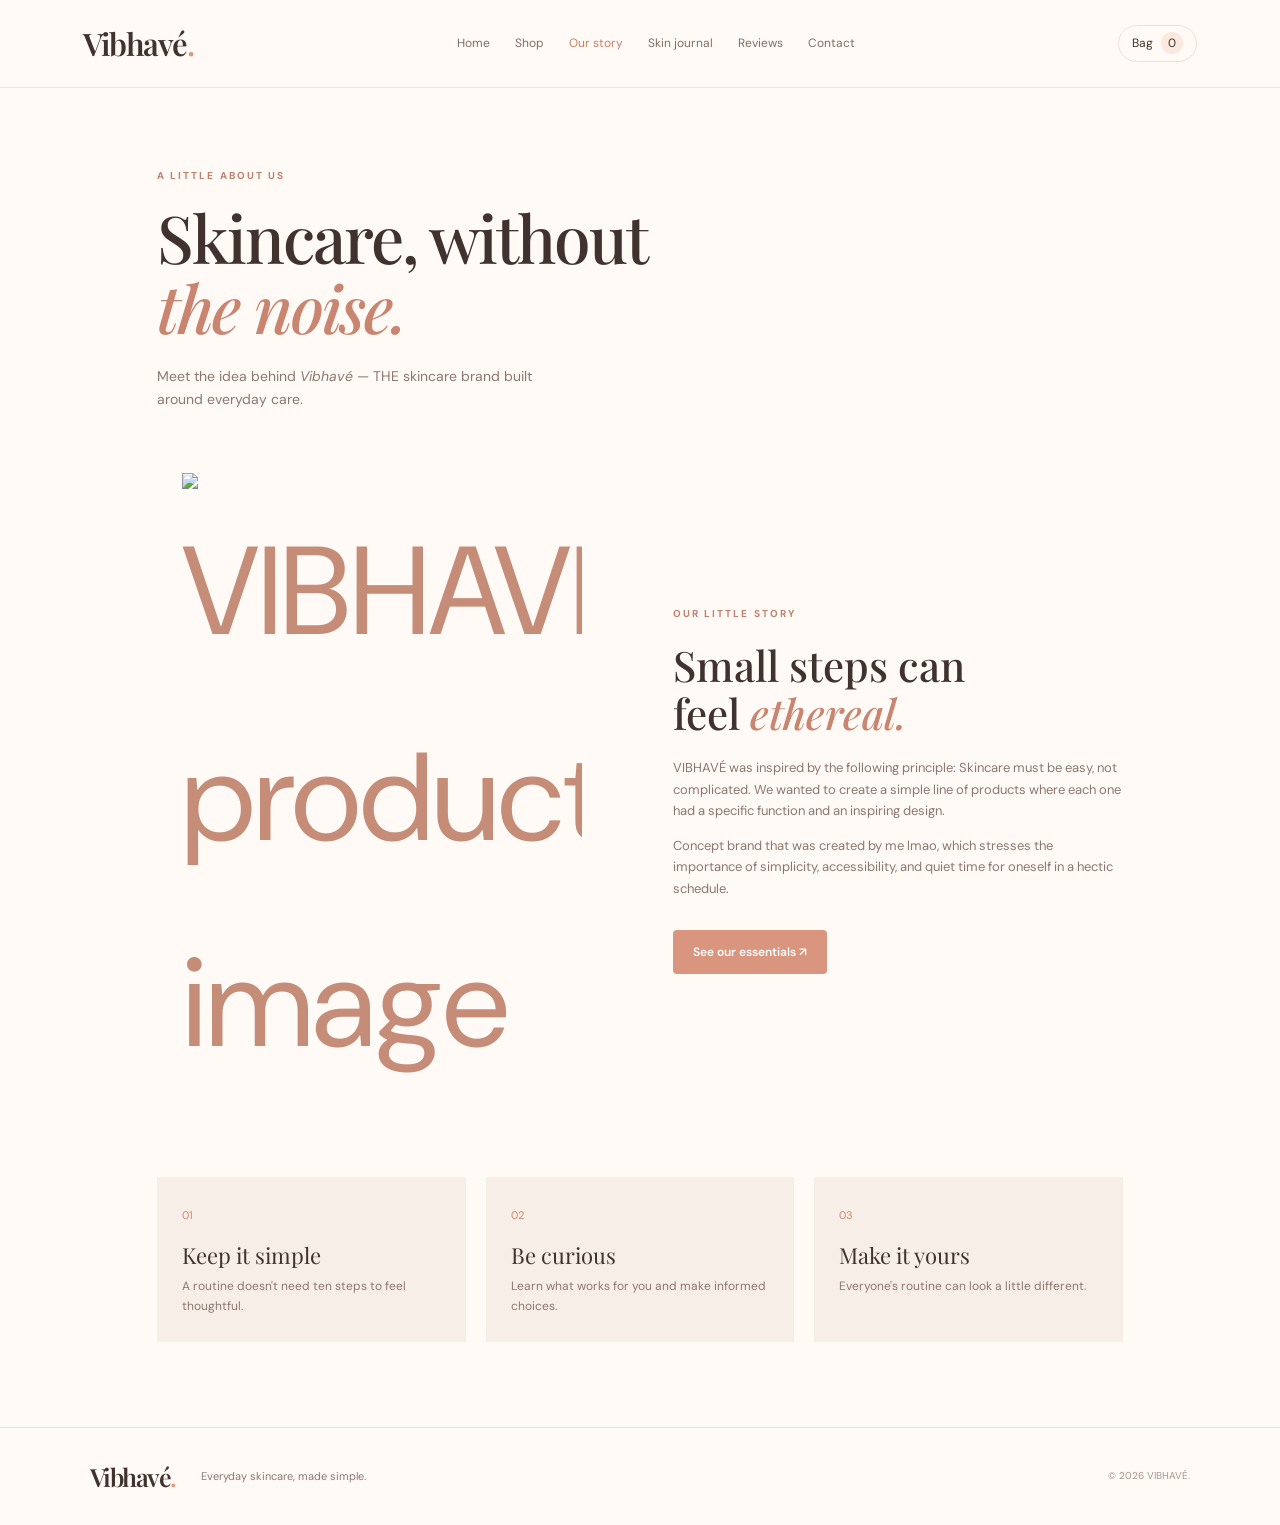
==== Vibhave Skincare brand project/about.html @ 9455b8df "Initial project upload" ====
<!DOCTYPE html>
<html lang="en"><head><meta charset="UTF-8"><meta name="viewport" content="width=device-width, initial-scale=1.0"><title>Our Story | VIBHAVÉ</title><link rel="stylesheet" href="style.css"></head>
<body>
<header class="site-header"><a class="logo" href="index.html">Vibhavé<span>.</span></a><nav><a href="index.html">Home</a><a href="shop.html">Shop</a><a class="active" href="about.html">Our story</a><a href="guide.html">Skin journal</a><a href="reviews.html">Reviews</a><a href="contact.html">Contact</a></nav><a class="cart-link" href="shop.html">Bag <span id="cart-count">0</span></a></header>
<main class="page-wrap">
<section class="page-intro"><p class="eyebrow">A LITTLE ABOUT US</p><h1>Skincare, without<br><em>the noise.</em></h1><p>Meet the idea behind <em> Vibhavé </em>— THE skincare brand built around everyday care.</p></section>
<section class="about-layout"><div class="about-vase"><img src="C:\Users\Vibhav\Downloads\wmremove-transformed.jpeg" alt="VIBHAVÉ product image" style="width: 400px; max-width: 100%; height: auto; display: block; margin: 0 auto;"></div></div><div class="about-copy"><p class="eyebrow">OUR LITTLE STORY</p><h2>Small steps can<br>feel <em>ethereal.</em></h2><p>VIBHAVÉ was inspired by the following principle: Skincare must be easy, not complicated. We wanted to create a simple line of products where each one had a specific function and an inspiring design.</p><p>Concept brand that was created by me lmao, which stresses the importance of simplicity, accessibility, and quiet time for oneself in a hectic schedule.</p><a class="button" href="shop.html">See our essentials ↗</a></div></section>
<section class="values"><article><span>01</span><h3>Keep it simple</h3><p>A routine doesn't need ten steps to feel thoughtful.</p></article><article><span>02</span><h3>Be curious</h3><p>Learn what works for you and make informed choices.</p></article><article><span>03</span><h3>Make it yours</h3><p>Everyone's routine can look a little different.</p></article></section>
</main><footer><a class="logo" href="index.html">Vibhavé<span>.</span></a><p>Everyday skincare, made simple.</p><small>© 2026 VIBHAVÉ.</small></footer><script src="script.js"></script></body></html>
---- Vibhave Skincare brand project/style.css ----
@import url('https://fonts.googleapis.com/css2?family=DM+Sans:wght@400;500;600;700&family=Playfair+Display:ital,wght@0,500;0,600;1,500;1,600&display=swap');

:root{--ink:#40332f;--muted:#8c7770;--peach:#f4c6b4;--peach-light:#fbe8df;--cream:#fffaf6;--rose:#f2d8d4;--line:#eddfd8;--green:#dce5d8;--lilac:#e9e0ed}
*{box-sizing:border-box}html{scroll-behavior:smooth}body{margin:0;background:var(--cream);color:var(--ink);font-family:'DM Sans',sans-serif;font-size:15px;line-height:1.65}a{color:inherit;text-decoration:none}.site-header{height:auto;min-height:82px;padding:18px 6.5%;display:flex;align-items:center;justify-content:space-between;gap:25px;border-bottom:1px solid rgba(237,223,216,.8);background:rgba(255,250,246,.94);position:sticky;top:0;z-index:10;backdrop-filter:blur(12px)}.logo{font-family:'Playfair Display',serif;font-size:31px;font-weight:600;letter-spacing:-1.5px}.logo span{color:#df987e}.site-header nav{display:flex;gap:25px;align-items:center}.site-header nav a{font-size:12px;color:#806e67;transition:.2s}.site-header nav a:hover,.site-header nav a.active{color:#c77f68}.cart-link{font-size:12px;border:1px solid var(--line);padding:8px 13px;border-radius:30px;white-space:nowrap}.cart-link span{background:var(--peach-light);padding:3px 7px;border-radius:50%;margin-left:5px}.hero{padding:72px 9% 78px;display:grid;grid-template-columns:1fr 1fr;gap:50px;align-items:center;min-height:555px;background:linear-gradient(110deg,#fffaf6 45%,#f9e5dc 45%)}.hero-copy{max-width:480px}.eyebrow{font-size:10px;letter-spacing:2.1px;font-weight:700;color:#bf806d;margin:0 0 18px}.hero h1,.page-intro h1{font-family:'Playfair Display',serif;font-size:clamp(46px,6vw,74px);line-height:1.06;letter-spacing:-2px;font-weight:500;margin:0 0 22px}.hero h1 em,.page-intro h1 em,h2 em{color:#c98570;font-weight:500}.hero-text,.page-intro>p:last-child{color:var(--muted);max-width:390px;font-size:14px}.button{display:inline-flex;align-items:center;gap:25px;background:#d9957e;color:white;border:0;border-radius:4px;padding:14px 20px;font:600 12px 'DM Sans',sans-serif;cursor:pointer;transition:.2s;margin-top:18px}.button:hover{background:#bd7865;transform:translateY(-2px)}.small-note{font-size:10px;color:#a28e85;margin-top:27px;letter-spacing:.5px}.hero-art{height:390px;max-width:480px;width:100%;justify-self:center;position:relative;background:#f5d2c3;border-radius:48% 48% 5px 5px;overflow:hidden}.sun-shape{position:absolute;width:250px;height:250px;background:#f9e8b9;border-radius:50%;top:28px;left:50%;transform:translateX(-50%)}.hero-label{position:absolute;top:35px;left:28px;font-family:'Playfair Display',serif;font-style:italic;font-size:17px;line-height:1.1;color:#8e6254}.bottle{position:absolute;bottom:45px;background:linear-gradient(90deg,#fff5e9,#f5e3d2 55%,#ead2c0);box-shadow:12px 18px 25px #9e6e5730;border-radius:12px 12px 7px 7px;display:flex;flex-direction:column;align-items:center;justify-content:center;color:#9b7564}.bottle:before{content:'';position:absolute;width:38%;height:24px;background:#c18e78;top:-23px;border-radius:5px 5px 0 0}.bottle span{font-family:'Playfair Display',serif;font-size:28px}.bottle small{font-size:8px;text-align:center;letter-spacing:1px;text-transform:uppercase;line-height:1.5}.bottle-large{height:205px;width:115px;left:30%;}.bottle-small{height:155px;width:92px;left:57%;bottom:45px}.bottle-small span{font-size:23px}.jar{position:absolute;bottom:32px;right:10%;height:76px;width:112px;border-radius:9px 9px 18px 18px;background:linear-gradient(90deg,#f8eee0,#e9d5c3);box-shadow:10px 13px 20px #9e6e5730;display:grid;place-items:center;font-family:'Playfair Display',serif;color:#947461;font-size:12px}.jar:before{content:'';position:absolute;top:-13px;width:100%;height:15px;border-radius:5px;background:#c99b81}.sparkle{position:absolute;right:14%;top:30%;font-size:35px;color:#fff8e7}.section{padding:75px 9%}.section-heading{display:flex;justify-content:space-between;align-items:end;margin-bottom:28px}.section-heading h2,h2{font-family:'Playfair Display',serif;font-size:35px;line-height:1.15;font-weight:500;margin:0}.text-link{font-size:12px;color:#b97864;border-bottom:1px solid #dfb3a3;padding-bottom:4px}.product-grid{display:grid;grid-template-columns:repeat(3,1fr);gap:22px}.product-card{min-width:0}.product-art{height:240px;display:grid;place-items:center;overflow:hidden;position:relative}.art-peach{background:#f6ded2}.art-rose{background:#f0d9d9}.art-yellow{background:#f4e8c9}.art-lilac{background:#e9e0ed}.art-green{background:#e1e8dc}.art-pink{background:#f4d9d5}.mini-bottle{height:145px;width:76px;border-radius:9px 9px 5px 5px;background:linear-gradient(90deg,#fff8ec,#ead8c7);box-shadow:12px 15px 22px #785c4b25;display:flex;align-items:center;justify-content:center;flex-direction:column;font-family:'Playfair Display',serif;font-size:23px;color:#967565;position:relative}.mini-bottle:before{content:'';position:absolute;top:-18px;width:29px;height:19px;background:#b98770;border-radius:4px 4px 0 0}.mini-bottle small{font:7px 'DM Sans',sans-serif;text-align:center;text-transform:uppercase;letter-spacing:1px;line-height:1.5}.mini-bottle.serum{height:160px;width:65px}.mini-jar{width:112px;height:75px;background:linear-gradient(90deg,#fff7e8,#e7d3c0);border-radius:8px 8px 17px 17px;display:grid;place-items:center;position:relative;font:12px 'Playfair Display',serif;color:#92715f;box-shadow:10px 12px 20px #785c4b25}.mini-jar:before{content:'';position:absolute;top:-12px;width:100%;height:14px;background:#c99b81;border-radius:4px}.product-info{display:flex;justify-content:space-between;gap:12px;padding:15px 2px}.product-info h3{font-size:13px;margin:0 0 3px}.product-info p{font-size:11px;color:var(--muted);margin:0}.product-info strong{font-size:12px;white-space:nowrap}.quote-band{background:#f5e2d9;padding:55px 20px;text-align:center}.quote-band p{font:32px/1.3 'Playfair Display',serif;margin:0 0 15px}.quote-band p em{color:#bd7c68}.quote-band span{font-size:9px;letter-spacing:2px;color:#a77a6b}.split-callout{padding:75px 12%;display:grid;grid-template-columns:1fr 1fr;gap:75px;align-items:center}.split-callout>div:last-child>p:not(.eyebrow){font-size:13px;color:var(--muted);max-width:390px}.callout-art{height:270px;background:#e9e2ed;position:relative;display:grid;place-items:center}.callout-circle{width:160px;height:160px;border-radius:50%;background:#f5cbbb;display:grid;place-items:center;text-align:center;font:italic 25px/1.1 'Playfair Display',serif;color:#986f60;transform:rotate(-8deg)}.flower{position:absolute;top:24px;right:40px;font-size:55px;color:#c38e7b}footer{border-top:1px solid var(--line);padding:28px 7%;display:flex;align-items:center;gap:25px}footer .logo{font-size:25px}footer p{font-size:11px;color:var(--muted);margin-right:auto}footer small{font-size:10px;color:#a7958d}.page-wrap{max-width:1120px;margin:auto;padding:65px 6% 85px}.page-intro{padding:15px 0 48px}.page-intro h1{font-size:clamp(45px,6vw,66px)}.page-intro>p:last-child{margin-top:0}.shop-tools{display:flex;justify-content:space-between;align-items:center;margin-bottom:25px;gap:15px}.filter-buttons{display:flex;gap:8px;flex-wrap:wrap}.filter-btn{border:1px solid var(--line);background:transparent;color:var(--muted);border-radius:30px;padding:8px 15px;font:11px 'DM Sans',sans-serif;cursor:pointer}.filter-btn.selected,.filter-btn:hover{background:#f3d9cf;border-color:#f3d9cf;color:#765449}.sort-label{font-size:11px;color:var(--muted)}select{border:1px solid var(--line);background:white;padding:8px;border-radius:4px;color:var(--ink);font:11px 'DM Sans',sans-serif}.shop-grid{grid-template-columns:repeat(3,1fr);row-gap:35px}.add-button{width:100%;border:1px solid #dfb9aa;background:transparent;color:#a86e5c;padding:10px;border-radius:3px;font:11px 'DM Sans',sans-serif;cursor:pointer;transition:.2s}.add-button:hover{background:#d9957e;color:white}.cart-panel{margin-top:65px;padding:30px;background:#f8eee8;max-width:600px}.cart-panel h2{font-size:28px}.cart-panel .eyebrow{margin-bottom:8px}.cart-item{display:flex;justify-content:space-between;padding:10px 0;border-bottom:1px solid var(--line);font-size:12px}.remove-item{border:0;background:none;color:#b97864;cursor:pointer}.cart-total{display:flex;justify-content:space-between;padding-top:18px;font-size:14px}.tiny-note,.muted{color:var(--muted);font-size:11px}.about-layout{display:grid;grid-template-columns:1fr 1fr;gap:65px;align-items:center}.about-art{height:360px;background:#f4d7ca;display:grid;place-items:center;position:relative}.about-stamp{position:absolute;top:25px;left:25px;border:1px solid #c99480;border-radius:50%;width:85px;height:85px;display:grid;place-items:center;text-align:center;font:italic 13px 'Playfair Display',serif;color:#9e6e5c;transform:rotate(-12deg)}.about-vase{font-size:125px;color:#c58c78}.about-copy h2{font-size:42px;margin-bottom:20px}.about-copy p:not(.eyebrow){font-size:13px;color:var(--muted)}.values{display:grid;grid-template-columns:repeat(3,1fr);gap:20px;margin-top:70px}.values article{padding:25px;background:#f8eee8}.values article span{color:#c88770;font-size:11px}.values h3{font:22px 'Playfair Display',serif;margin:13px 0 7px}.values p{font-size:12px;color:var(--muted);margin:0}.routine-grid{display:grid;grid-template-columns:1fr 1fr;gap:20px}.routine-card{padding:32px;background:#f6ded2;min-height:270px}.routine-card.evening{background:#e9e0ed}.routine-card h2{font-size:34px;margin-bottom:25px}.routine-card ol{list-style:none;padding:0;margin:0}.routine-card li{border-top:1px solid #d8bdb1;padding:10px 0;font-size:12px}.routine-card li span{color:#b97864;margin-right:14px}.guide-note{display:flex;gap:20px;align-items:center;background:#f7eee8;padding:22px;margin:30px 0 65px}.note-icon{font-size:28px;color:#c98570}.guide-note h3{font:21px 'Playfair Display',serif;margin:0 0 5px}.guide-note p{font-size:12px;color:var(--muted);margin:0}.faq{max-width:720px}.faq h2{margin-bottom:20px}.faq details{border-top:1px solid var(--line);padding:16px 0;font-size:13px}.faq summary{cursor:pointer;font-weight:600}.faq details p{color:var(--muted);font-size:12px}.review-grid{display:grid;grid-template-columns:repeat(3,1fr);gap:20px}.review-card{background:#f8eee8;padding:25px;min-height:235px;display:flex;flex-direction:column}.stars{color:#c98570;letter-spacing:3px;font-size:12px}.review-card>p{font:18px/1.5 'Playfair Display',serif}.review-person{display:flex;align-items:center;gap:10px;margin-top:auto}.avatar{width:35px;height:35px;border-radius:50%;display:grid;place-items:center;font:16px 'Playfair Display',serif}.avatar.peach{background:#f1c9b8}.avatar.lilac{background:#e1d6e8}.avatar.green{background:#dbe5d6}.review-person strong,.review-person small{display:block;font-size:11px}.review-person small{color:var(--muted);font-size:9px}.review-disclaimer{font-size:10px;color:var(--muted);margin:18px 0 55px}.contact-layout{display:grid;grid-template-columns:.9fr 1.1fr;gap:60px;align-items:start}.contact-card{background:#f5dfd5;padding:35px;min-height:350px}.contact-card h2{font-size:36px;margin-bottom:15px}.contact-detail{display:flex;gap:13px;align-items:center;margin-top:25px}.contact-detail>span{width:35px;height:35px;background:#fff7f1;border-radius:50%;display:grid;place-items:center;color:#bd806c}.contact-detail small,.contact-detail strong{display:block}.contact-detail small{font-size:9px;letter-spacing:1px;color:#a77a6b}.contact-detail strong{font-size:12px}.contact-form{display:grid;gap:18px}.contact-form label{font-size:11px;font-weight:600}.contact-form input,.contact-form textarea{display:block;width:100%;margin-top:7px;border:1px solid var(--line);background:#fffdfb;padding:13px;font:12px 'DM Sans',sans-serif;color:var(--ink);outline:none;border-radius:3px}.contact-form input:focus,.contact-form textarea:focus{border-color:#d9957e}.contact-form textarea{resize:vertical}.contact-form .button{justify-self:start;margin-top:0}.form-message{font-size:12px;color:#648264;margin:0;min-height:18px}
@media(max-width:850px){.site-header{padding:15px 4%;flex-wrap:wrap}.site-header nav{order:3;width:100%;overflow-x:auto;gap:18px;padding:5px 0}.site-header nav a{white-space:nowrap}.hero{padding:55px 7%;gap:25px}.hero-art{height:330px}.split-callout{padding:60px 7%;gap:35px}.page-wrap{padding:45px 5% 65px}}
@media(max-width:600px){.hero{grid-template-columns:1fr;background:#fff7f2;padding:48px 7%}.hero-art{height:310px}.hero h1{font-size:52px}.section{padding:55px 6%}.product-grid,.shop-grid{grid-template-columns:repeat(2,minmax(0,1fr));gap:18px 12px}.product-art{height:175px}.section-heading{align-items:start;gap:15px}.section-heading h2{font-size:28px}.split-callout,.about-layout,.contact-layout{grid-template-columns:1fr;gap:30px}.callout-art{height:230px}.about-art{height:270px}.values,.review-grid{grid-template-columns:1fr}.routine-grid{grid-template-columns:1fr}.page-wrap{padding-top:38px}.page-intro{padding-bottom:30px}.page-intro h1{font-size:49px}.shop-tools{align-items:flex-start;flex-direction:column}.sort-label{align-self:flex-end}footer{flex-wrap:wrap;gap:8px 18px}footer p{width:100%;order:3}footer small{margin-left:auto}.cart-panel{padding:22px}}
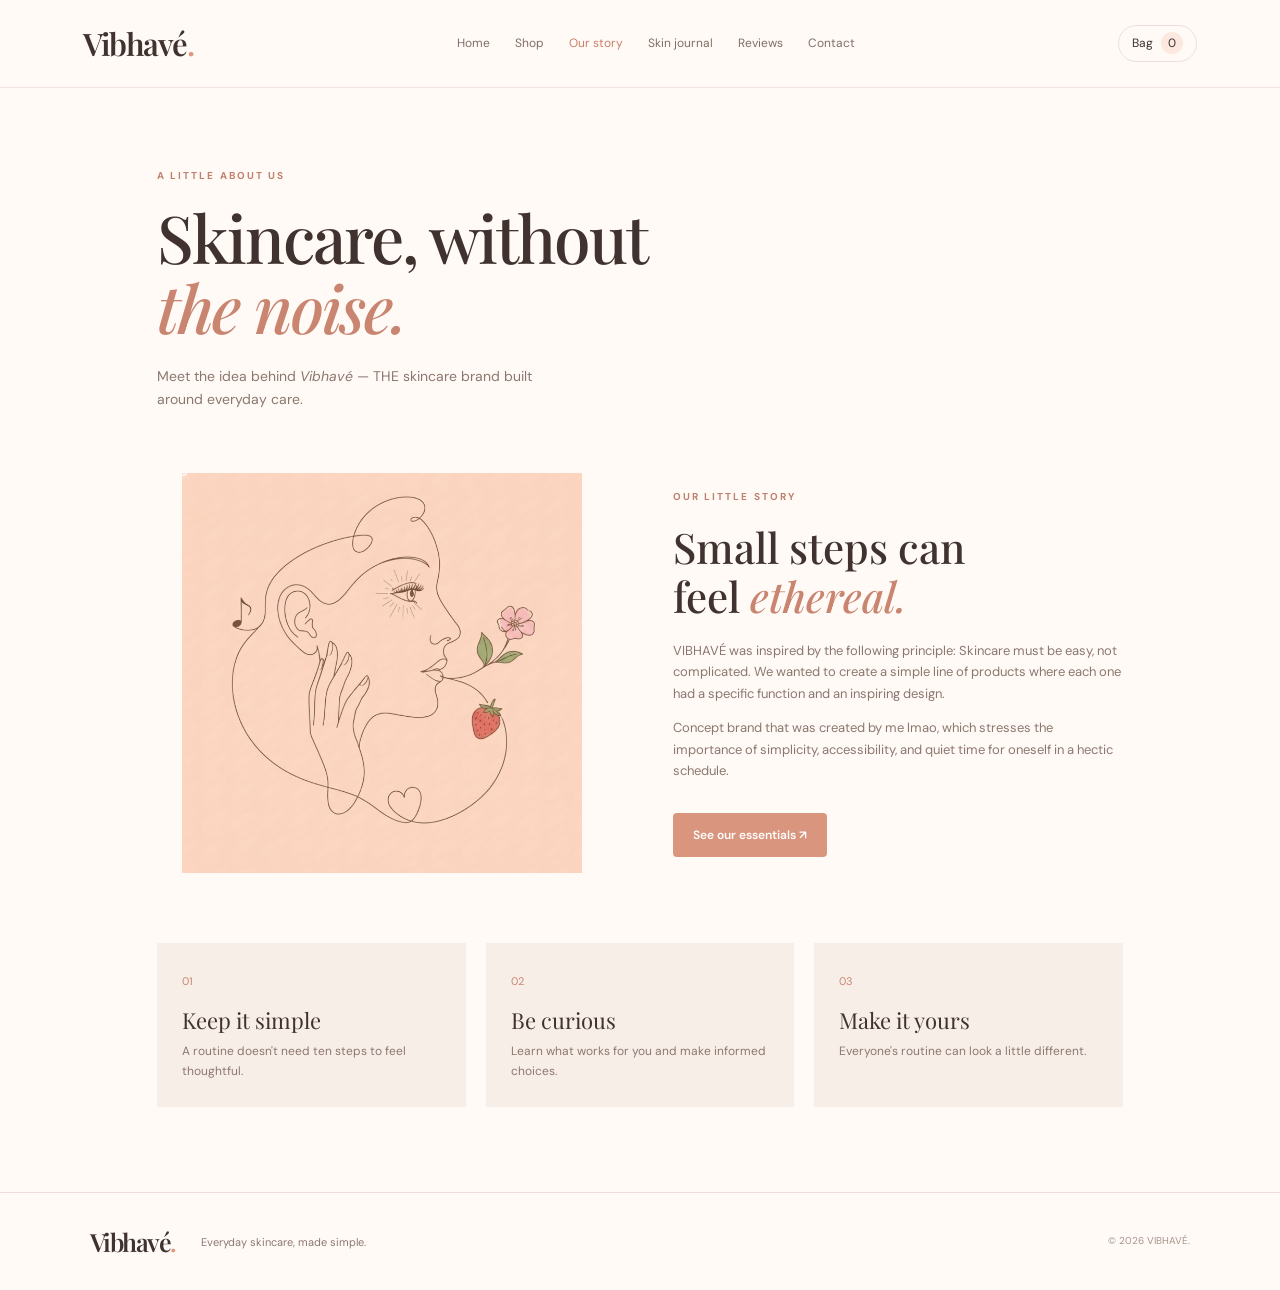
==== commit 576f551c: "Update alot of code lines, added images instead of illustrations" ====
--- a/Vibhave Skincare brand project/about.html
+++ b/Vibhave Skincare brand project/about.html
@@ -4,6 +4,6 @@
 <header class="site-header"><a class="logo" href="index.html">Vibhavé<span>.</span></a><nav><a href="index.html">Home</a><a href="shop.html">Shop</a><a class="active" href="about.html">Our story</a><a href="guide.html">Skin journal</a><a href="reviews.html">Reviews</a><a href="contact.html">Contact</a></nav><a class="cart-link" href="shop.html">Bag <span id="cart-count">0</span></a></header>
 <main class="page-wrap">
 <section class="page-intro"><p class="eyebrow">A LITTLE ABOUT US</p><h1>Skincare, without<br><em>the noise.</em></h1><p>Meet the idea behind <em> Vibhavé </em>— THE skincare brand built around everyday care.</p></section>
-<section class="about-layout"><div class="about-vase"><img src="C:\Users\Vibhav\Downloads\wmremove-transformed.jpeg" alt="VIBHAVÉ product image" style="width: 400px; max-width: 100%; height: auto; display: block; margin: 0 auto;"></div></div><div class="about-copy"><p class="eyebrow">OUR LITTLE STORY</p><h2>Small steps can<br>feel <em>ethereal.</em></h2><p>VIBHAVÉ was inspired by the following principle: Skincare must be easy, not complicated. We wanted to create a simple line of products where each one had a specific function and an inspiring design.</p><p>Concept brand that was created by me lmao, which stresses the importance of simplicity, accessibility, and quiet time for oneself in a hectic schedule.</p><a class="button" href="shop.html">See our essentials ↗</a></div></section>
+<section class="about-layout"><div class="about-vase"><img src="images/drawing-beauty.jpeg" alt="Illustration of a woman with a flower and strawberry" style="width: 400px; max-width: 100%; height: auto; display: block; margin: 0 auto;"></div><div class="about-copy"><p class="eyebrow">OUR LITTLE STORY</p><h2>Small steps can<br>feel <em>ethereal.</em></h2><p>VIBHAVÉ was inspired by the following principle: Skincare must be easy, not complicated. We wanted to create a simple line of products where each one had a specific function and an inspiring design.</p><p>Concept brand that was created by me lmao, which stresses the importance of simplicity, accessibility, and quiet time for oneself in a hectic schedule.</p><a class="button" href="shop.html">See our essentials ↗</a></div></section>
 <section class="values"><article><span>01</span><h3>Keep it simple</h3><p>A routine doesn't need ten steps to feel thoughtful.</p></article><article><span>02</span><h3>Be curious</h3><p>Learn what works for you and make informed choices.</p></article><article><span>03</span><h3>Make it yours</h3><p>Everyone's routine can look a little different.</p></article></section>
 </main><footer><a class="logo" href="index.html">Vibhavé<span>.</span></a><p>Everyday skincare, made simple.</p><small>© 2026 VIBHAVÉ.</small></footer><script src="script.js"></script></body></html>
--- a/Vibhave Skincare brand project/style.css
+++ b/Vibhave Skincare brand project/style.css
@@ -1,6 +1,6 @@
 @import url('https://fonts.googleapis.com/css2?family=DM+Sans:wght@400;500;600;700&family=Playfair+Display:ital,wght@0,500;0,600;1,500;1,600&display=swap');
 
-:root{--ink:#40332f;--muted:#8c7770;--peach:#f4c6b4;--peach-light:#fbe8df;--cream:#fffaf6;--rose:#f2d8d4;--line:#eddfd8;--green:#dce5d8;--lilac:#e9e0ed}
-*{box-sizing:border-box}html{scroll-behavior:smooth}body{margin:0;background:var(--cream);color:var(--ink);font-family:'DM Sans',sans-serif;font-size:15px;line-height:1.65}a{color:inherit;text-decoration:none}.site-header{height:auto;min-height:82px;padding:18px 6.5%;display:flex;align-items:center;justify-content:space-between;gap:25px;border-bottom:1px solid rgba(237,223,216,.8);background:rgba(255,250,246,.94);position:sticky;top:0;z-index:10;backdrop-filter:blur(12px)}.logo{font-family:'Playfair Display',serif;font-size:31px;font-weight:600;letter-spacing:-1.5px}.logo span{color:#df987e}.site-header nav{display:flex;gap:25px;align-items:center}.site-header nav a{font-size:12px;color:#806e67;transition:.2s}.site-header nav a:hover,.site-header nav a.active{color:#c77f68}.cart-link{font-size:12px;border:1px solid var(--line);padding:8px 13px;border-radius:30px;white-space:nowrap}.cart-link span{background:var(--peach-light);padding:3px 7px;border-radius:50%;margin-left:5px}.hero{padding:72px 9% 78px;display:grid;grid-template-columns:1fr 1fr;gap:50px;align-items:center;min-height:555px;background:linear-gradient(110deg,#fffaf6 45%,#f9e5dc 45%)}.hero-copy{max-width:480px}.eyebrow{font-size:10px;letter-spacing:2.1px;font-weight:700;color:#bf806d;margin:0 0 18px}.hero h1,.page-intro h1{font-family:'Playfair Display',serif;font-size:clamp(46px,6vw,74px);line-height:1.06;letter-spacing:-2px;font-weight:500;margin:0 0 22px}.hero h1 em,.page-intro h1 em,h2 em{color:#c98570;font-weight:500}.hero-text,.page-intro>p:last-child{color:var(--muted);max-width:390px;font-size:14px}.button{display:inline-flex;align-items:center;gap:25px;background:#d9957e;color:white;border:0;border-radius:4px;padding:14px 20px;font:600 12px 'DM Sans',sans-serif;cursor:pointer;transition:.2s;margin-top:18px}.button:hover{background:#bd7865;transform:translateY(-2px)}.small-note{font-size:10px;color:#a28e85;margin-top:27px;letter-spacing:.5px}.hero-art{height:390px;max-width:480px;width:100%;justify-self:center;position:relative;background:#f5d2c3;border-radius:48% 48% 5px 5px;overflow:hidden}.sun-shape{position:absolute;width:250px;height:250px;background:#f9e8b9;border-radius:50%;top:28px;left:50%;transform:translateX(-50%)}.hero-label{position:absolute;top:35px;left:28px;font-family:'Playfair Display',serif;font-style:italic;font-size:17px;line-height:1.1;color:#8e6254}.bottle{position:absolute;bottom:45px;background:linear-gradient(90deg,#fff5e9,#f5e3d2 55%,#ead2c0);box-shadow:12px 18px 25px #9e6e5730;border-radius:12px 12px 7px 7px;display:flex;flex-direction:column;align-items:center;justify-content:center;color:#9b7564}.bottle:before{content:'';position:absolute;width:38%;height:24px;background:#c18e78;top:-23px;border-radius:5px 5px 0 0}.bottle span{font-family:'Playfair Display',serif;font-size:28px}.bottle small{font-size:8px;text-align:center;letter-spacing:1px;text-transform:uppercase;line-height:1.5}.bottle-large{height:205px;width:115px;left:30%;}.bottle-small{height:155px;width:92px;left:57%;bottom:45px}.bottle-small span{font-size:23px}.jar{position:absolute;bottom:32px;right:10%;height:76px;width:112px;border-radius:9px 9px 18px 18px;background:linear-gradient(90deg,#f8eee0,#e9d5c3);box-shadow:10px 13px 20px #9e6e5730;display:grid;place-items:center;font-family:'Playfair Display',serif;color:#947461;font-size:12px}.jar:before{content:'';position:absolute;top:-13px;width:100%;height:15px;border-radius:5px;background:#c99b81}.sparkle{position:absolute;right:14%;top:30%;font-size:35px;color:#fff8e7}.section{padding:75px 9%}.section-heading{display:flex;justify-content:space-between;align-items:end;margin-bottom:28px}.section-heading h2,h2{font-family:'Playfair Display',serif;font-size:35px;line-height:1.15;font-weight:500;margin:0}.text-link{font-size:12px;color:#b97864;border-bottom:1px solid #dfb3a3;padding-bottom:4px}.product-grid{display:grid;grid-template-columns:repeat(3,1fr);gap:22px}.product-card{min-width:0}.product-art{height:240px;display:grid;place-items:center;overflow:hidden;position:relative}.art-peach{background:#f6ded2}.art-rose{background:#f0d9d9}.art-yellow{background:#f4e8c9}.art-lilac{background:#e9e0ed}.art-green{background:#e1e8dc}.art-pink{background:#f4d9d5}.mini-bottle{height:145px;width:76px;border-radius:9px 9px 5px 5px;background:linear-gradient(90deg,#fff8ec,#ead8c7);box-shadow:12px 15px 22px #785c4b25;display:flex;align-items:center;justify-content:center;flex-direction:column;font-family:'Playfair Display',serif;font-size:23px;color:#967565;position:relative}.mini-bottle:before{content:'';position:absolute;top:-18px;width:29px;height:19px;background:#b98770;border-radius:4px 4px 0 0}.mini-bottle small{font:7px 'DM Sans',sans-serif;text-align:center;text-transform:uppercase;letter-spacing:1px;line-height:1.5}.mini-bottle.serum{height:160px;width:65px}.mini-jar{width:112px;height:75px;background:linear-gradient(90deg,#fff7e8,#e7d3c0);border-radius:8px 8px 17px 17px;display:grid;place-items:center;position:relative;font:12px 'Playfair Display',serif;color:#92715f;box-shadow:10px 12px 20px #785c4b25}.mini-jar:before{content:'';position:absolute;top:-12px;width:100%;height:14px;background:#c99b81;border-radius:4px}.product-info{display:flex;justify-content:space-between;gap:12px;padding:15px 2px}.product-info h3{font-size:13px;margin:0 0 3px}.product-info p{font-size:11px;color:var(--muted);margin:0}.product-info strong{font-size:12px;white-space:nowrap}.quote-band{background:#f5e2d9;padding:55px 20px;text-align:center}.quote-band p{font:32px/1.3 'Playfair Display',serif;margin:0 0 15px}.quote-band p em{color:#bd7c68}.quote-band span{font-size:9px;letter-spacing:2px;color:#a77a6b}.split-callout{padding:75px 12%;display:grid;grid-template-columns:1fr 1fr;gap:75px;align-items:center}.split-callout>div:last-child>p:not(.eyebrow){font-size:13px;color:var(--muted);max-width:390px}.callout-art{height:270px;background:#e9e2ed;position:relative;display:grid;place-items:center}.callout-circle{width:160px;height:160px;border-radius:50%;background:#f5cbbb;display:grid;place-items:center;text-align:center;font:italic 25px/1.1 'Playfair Display',serif;color:#986f60;transform:rotate(-8deg)}.flower{position:absolute;top:24px;right:40px;font-size:55px;color:#c38e7b}footer{border-top:1px solid var(--line);padding:28px 7%;display:flex;align-items:center;gap:25px}footer .logo{font-size:25px}footer p{font-size:11px;color:var(--muted);margin-right:auto}footer small{font-size:10px;color:#a7958d}.page-wrap{max-width:1120px;margin:auto;padding:65px 6% 85px}.page-intro{padding:15px 0 48px}.page-intro h1{font-size:clamp(45px,6vw,66px)}.page-intro>p:last-child{margin-top:0}.shop-tools{display:flex;justify-content:space-between;align-items:center;margin-bottom:25px;gap:15px}.filter-buttons{display:flex;gap:8px;flex-wrap:wrap}.filter-btn{border:1px solid var(--line);background:transparent;color:var(--muted);border-radius:30px;padding:8px 15px;font:11px 'DM Sans',sans-serif;cursor:pointer}.filter-btn.selected,.filter-btn:hover{background:#f3d9cf;border-color:#f3d9cf;color:#765449}.sort-label{font-size:11px;color:var(--muted)}select{border:1px solid var(--line);background:white;padding:8px;border-radius:4px;color:var(--ink);font:11px 'DM Sans',sans-serif}.shop-grid{grid-template-columns:repeat(3,1fr);row-gap:35px}.add-button{width:100%;border:1px solid #dfb9aa;background:transparent;color:#a86e5c;padding:10px;border-radius:3px;font:11px 'DM Sans',sans-serif;cursor:pointer;transition:.2s}.add-button:hover{background:#d9957e;color:white}.cart-panel{margin-top:65px;padding:30px;background:#f8eee8;max-width:600px}.cart-panel h2{font-size:28px}.cart-panel .eyebrow{margin-bottom:8px}.cart-item{display:flex;justify-content:space-between;padding:10px 0;border-bottom:1px solid var(--line);font-size:12px}.remove-item{border:0;background:none;color:#b97864;cursor:pointer}.cart-total{display:flex;justify-content:space-between;padding-top:18px;font-size:14px}.tiny-note,.muted{color:var(--muted);font-size:11px}.about-layout{display:grid;grid-template-columns:1fr 1fr;gap:65px;align-items:center}.about-art{height:360px;background:#f4d7ca;display:grid;place-items:center;position:relative}.about-stamp{position:absolute;top:25px;left:25px;border:1px solid #c99480;border-radius:50%;width:85px;height:85px;display:grid;place-items:center;text-align:center;font:italic 13px 'Playfair Display',serif;color:#9e6e5c;transform:rotate(-12deg)}.about-vase{font-size:125px;color:#c58c78}.about-copy h2{font-size:42px;margin-bottom:20px}.about-copy p:not(.eyebrow){font-size:13px;color:var(--muted)}.values{display:grid;grid-template-columns:repeat(3,1fr);gap:20px;margin-top:70px}.values article{padding:25px;background:#f8eee8}.values article span{color:#c88770;font-size:11px}.values h3{font:22px 'Playfair Display',serif;margin:13px 0 7px}.values p{font-size:12px;color:var(--muted);margin:0}.routine-grid{display:grid;grid-template-columns:1fr 1fr;gap:20px}.routine-card{padding:32px;background:#f6ded2;min-height:270px}.routine-card.evening{background:#e9e0ed}.routine-card h2{font-size:34px;margin-bottom:25px}.routine-card ol{list-style:none;padding:0;margin:0}.routine-card li{border-top:1px solid #d8bdb1;padding:10px 0;font-size:12px}.routine-card li span{color:#b97864;margin-right:14px}.guide-note{display:flex;gap:20px;align-items:center;background:#f7eee8;padding:22px;margin:30px 0 65px}.note-icon{font-size:28px;color:#c98570}.guide-note h3{font:21px 'Playfair Display',serif;margin:0 0 5px}.guide-note p{font-size:12px;color:var(--muted);margin:0}.faq{max-width:720px}.faq h2{margin-bottom:20px}.faq details{border-top:1px solid var(--line);padding:16px 0;font-size:13px}.faq summary{cursor:pointer;font-weight:600}.faq details p{color:var(--muted);font-size:12px}.review-grid{display:grid;grid-template-columns:repeat(3,1fr);gap:20px}.review-card{background:#f8eee8;padding:25px;min-height:235px;display:flex;flex-direction:column}.stars{color:#c98570;letter-spacing:3px;font-size:12px}.review-card>p{font:18px/1.5 'Playfair Display',serif}.review-person{display:flex;align-items:center;gap:10px;margin-top:auto}.avatar{width:35px;height:35px;border-radius:50%;display:grid;place-items:center;font:16px 'Playfair Display',serif}.avatar.peach{background:#f1c9b8}.avatar.lilac{background:#e1d6e8}.avatar.green{background:#dbe5d6}.review-person strong,.review-person small{display:block;font-size:11px}.review-person small{color:var(--muted);font-size:9px}.review-disclaimer{font-size:10px;color:var(--muted);margin:18px 0 55px}.contact-layout{display:grid;grid-template-columns:.9fr 1.1fr;gap:60px;align-items:start}.contact-card{background:#f5dfd5;padding:35px;min-height:350px}.contact-card h2{font-size:36px;margin-bottom:15px}.contact-detail{display:flex;gap:13px;align-items:center;margin-top:25px}.contact-detail>span{width:35px;height:35px;background:#fff7f1;border-radius:50%;display:grid;place-items:center;color:#bd806c}.contact-detail small,.contact-detail strong{display:block}.contact-detail small{font-size:9px;letter-spacing:1px;color:#a77a6b}.contact-detail strong{font-size:12px}.contact-form{display:grid;gap:18px}.contact-form label{font-size:11px;font-weight:600}.contact-form input,.contact-form textarea{display:block;width:100%;margin-top:7px;border:1px solid var(--line);background:#fffdfb;padding:13px;font:12px 'DM Sans',sans-serif;color:var(--ink);outline:none;border-radius:3px}.contact-form input:focus,.contact-form textarea:focus{border-color:#d9957e}.contact-form textarea{resize:vertical}.contact-form .button{justify-self:start;margin-top:0}.form-message{font-size:12px;color:#648264;margin:0;min-height:18px}
-@media(max-width:850px){.site-header{padding:15px 4%;flex-wrap:wrap}.site-header nav{order:3;width:100%;overflow-x:auto;gap:18px;padding:5px 0}.site-header nav a{white-space:nowrap}.hero{padding:55px 7%;gap:25px}.hero-art{height:330px}.split-callout{padding:60px 7%;gap:35px}.page-wrap{padding:45px 5% 65px}}
-@media(max-width:600px){.hero{grid-template-columns:1fr;background:#fff7f2;padding:48px 7%}.hero-art{height:310px}.hero h1{font-size:52px}.section{padding:55px 6%}.product-grid,.shop-grid{grid-template-columns:repeat(2,minmax(0,1fr));gap:18px 12px}.product-art{height:175px}.section-heading{align-items:start;gap:15px}.section-heading h2{font-size:28px}.split-callout,.about-layout,.contact-layout{grid-template-columns:1fr;gap:30px}.callout-art{height:230px}.about-art{height:270px}.values,.review-grid{grid-template-columns:1fr}.routine-grid{grid-template-columns:1fr}.page-wrap{padding-top:38px}.page-intro{padding-bottom:30px}.page-intro h1{font-size:49px}.shop-tools{align-items:flex-start;flex-direction:column}.sort-label{align-self:flex-end}footer{flex-wrap:wrap;gap:8px 18px}footer p{width:100%;order:3}footer small{margin-left:auto}.cart-panel{padding:22px}}
+:root{--ink:#40332f;--muted:#8c7770;--peach-light:#fbe8df;--cream:#fffaf6;--line:#eddfd8}
+*{box-sizing:border-box}html{scroll-behavior:smooth}body{margin:0;background:var(--cream);color:var(--ink);font-family:'DM Sans',sans-serif;font-size:15px;line-height:1.65}a{color:inherit;text-decoration:none}.site-header{height:auto;min-height:82px;padding:18px 6.5%;display:flex;align-items:center;justify-content:space-between;gap:25px;border-bottom:1px solid rgba(237,223,216,.8);background:rgba(255,250,246,.94);position:sticky;top:0;z-index:10;backdrop-filter:blur(12px)}.logo{font-family:'Playfair Display',serif;font-size:31px;font-weight:600;letter-spacing:-1.5px}.logo span{color:#df987e}.site-header nav{display:flex;gap:25px;align-items:center}.site-header nav a{font-size:12px;color:#806e67;transition:.2s}.site-header nav a:hover,.site-header nav a.active{color:#c77f68}.cart-link{font-size:12px;border:1px solid var(--line);padding:8px 13px;border-radius:30px;white-space:nowrap}.cart-link span{background:var(--peach-light);padding:3px 7px;border-radius:50%;margin-left:5px}.drawing{padding:72px 9% 78px;display:grid;grid-template-columns:1fr 1fr;gap:50px;align-items:center;min-height:555px;background:linear-gradient(110deg,#fffaf6 45%,#f9e5dc 45%)}.drawing-copy{max-width:480px}.eyebrow{font-size:10px;letter-spacing:2.1px;font-weight:700;color:#bf806d;margin:0 0 18px}.drawing h1,.page-intro h1{font-family:'Playfair Display',serif;font-size:clamp(46px,6vw,74px);line-height:1.06;letter-spacing:-2px;font-weight:500;margin:0 0 22px}.drawing h1 em,.page-intro h1 em,h2 em{color:#c98570;font-weight:500}.drawing-text,.page-intro>p:last-child{color:var(--muted);max-width:390px;font-size:14px}.button{display:inline-flex;align-items:center;gap:25px;background:#d9957e;color:white;border:0;border-radius:4px;padding:14px 20px;font:600 12px 'DM Sans',sans-serif;cursor:pointer;transition:.2s;margin-top:18px}.button:hover{background:#bd7865;transform:translateY(-2px)}.small-note{font-size:10px;color:#a28e85;margin-top:27px;letter-spacing:.5px}.section{padding:75px 9%}.section-heading{display:flex;justify-content:space-between;align-items:end;margin-bottom:28px}.section-heading h2,h2{font-family:'Playfair Display',serif;font-size:35px;line-height:1.15;font-weight:500;margin:0}.text-link{font-size:12px;color:#b97864;border-bottom:1px solid #dfb3a3;padding-bottom:4px}.product-grid{display:grid;grid-template-columns:repeat(3,minmax(0,1fr));gap:28px}.product-card{min-width:0}.product-visual{height:290px;overflow:hidden}.product-visual--cleanser{background:#e8cbb8}.product-visual--serum{background:#eee1bd}.product-visual--cream{background:#a5b39a}.product-image{display:block;width:100%;height:100%;object-fit:contain;transition:transform .2s ease}.product-image:hover{transform:scale(1.02)}.product-info{display:flex;justify-content:space-between;gap:12px;padding:15px 2px}.product-info h3{font-size:13px;margin:0 0 3px}.product-info p{font-size:11px;color:var(--muted);margin:0}.product-info strong{font-size:12px;white-space:nowrap}.quote-band{background:#f5e2d9;padding:55px 20px;text-align:center}.quote-band p{font:32px/1.3 'Playfair Display',serif;margin:0 0 15px}.quote-band p em{color:#bd7c68}.quote-band span{font-size:9px;letter-spacing:2px;color:#a77a6b}.split-callout{padding:75px 12%;display:grid;grid-template-columns:1fr 1fr;gap:75px;align-items:center}.split-callout>div:last-child>p:not(.eyebrow){font-size:13px;color:var(--muted);max-width:390px}.callout-image{width:100%;height:auto;aspect-ratio:1;display:block;object-fit:cover}footer{border-top:1px solid var(--line);padding:28px 7%;display:flex;align-items:center;gap:25px}footer .logo{font-size:25px}footer p{font-size:11px;color:var(--muted);margin-right:auto}footer small{font-size:10px;color:#a7958d}.page-wrap{max-width:1120px;margin:auto;padding:65px 6% 85px}.page-intro{padding:15px 0 48px}.page-intro h1{font-size:clamp(45px,6vw,66px)}.page-intro>p:last-child{margin-top:0}.shop-tools{display:flex;justify-content:space-between;align-items:center;margin-bottom:25px;gap:15px}.filter-buttons{display:flex;gap:8px;flex-wrap:wrap}.filter-btn{border:1px solid var(--line);background:transparent;color:var(--muted);border-radius:30px;padding:8px 15px;font:11px 'DM Sans',sans-serif;cursor:pointer}.filter-btn.selected,.filter-btn:hover{background:#f3d9cf;border-color:#f3d9cf;color:#765449}.sort-label{font-size:11px;color:var(--muted)}select{border:1px solid var(--line);background:white;padding:8px;border-radius:4px;color:var(--ink);font:11px 'DM Sans',sans-serif}.shop-grid{grid-template-columns:repeat(3,1fr);row-gap:35px}.add-button{width:100%;border:1px solid #dfb9aa;background:transparent;color:#a86e5c;padding:10px;border-radius:3px;font:11px 'DM Sans',sans-serif;cursor:pointer;transition:.2s}.add-button:hover{background:#d9957e;color:white}.cart-panel{margin-top:65px;padding:30px;background:#f8eee8;max-width:600px}.cart-panel h2{font-size:28px}.cart-panel .eyebrow{margin-bottom:8px}.cart-item{display:flex;justify-content:space-between;padding:10px 0;border-bottom:1px solid var(--line);font-size:12px}.remove-item{border:0;background:none;color:#b97864;cursor:pointer}.cart-total{display:flex;justify-content:space-between;padding-top:18px;font-size:14px}.tiny-note,.muted{color:var(--muted);font-size:11px}.about-layout{display:grid;grid-template-columns:1fr 1fr;gap:65px;align-items:center}.about-vase{font-size:125px;color:#c58c78}.about-copy h2{font-size:42px;margin-bottom:20px}.about-copy p:not(.eyebrow){font-size:13px;color:var(--muted)}.values{display:grid;grid-template-columns:repeat(3,1fr);gap:20px;margin-top:70px}.values article{padding:25px;background:#f8eee8}.values article span{color:#c88770;font-size:11px}.values h3{font:22px 'Playfair Display',serif;margin:13px 0 7px}.values p{font-size:12px;color:var(--muted);margin:0}.routine-grid{display:grid;grid-template-columns:1fr 1fr;gap:20px}.routine-card{padding:32px;background:#f6ded2;min-height:270px}.routine-card.evening{background:#e9e0ed}.routine-card h2{font-size:34px;margin-bottom:25px}.routine-card ol{list-style:none;padding:0;margin:0}.routine-card li{border-top:1px solid #d8bdb1;padding:10px 0;font-size:12px}.routine-card li span{color:#b97864;margin-right:14px}.guide-note{display:flex;gap:20px;align-items:center;background:#f7eee8;padding:22px;margin:30px 0 65px}.note-icon{font-size:28px;color:#c98570}.guide-note h3{font:21px 'Playfair Display',serif;margin:0 0 5px}.guide-note p{font-size:12px;color:var(--muted);margin:0}.faq{max-width:720px}.faq h2{margin-bottom:20px}.faq details{border-top:1px solid var(--line);padding:16px 0;font-size:13px}.faq summary{cursor:pointer;font-weight:600}.faq details p{color:var(--muted);font-size:12px}.review-grid{display:grid;grid-template-columns:repeat(3,1fr);gap:20px}.review-card{background:#f8eee8;padding:25px;min-height:235px;display:flex;flex-direction:column}.stars{color:#c98570;letter-spacing:3px;font-size:12px}.review-card>p{font:18px/1.5 'Playfair Display',serif}.review-person{display:flex;align-items:center;gap:10px;margin-top:auto}.avatar{width:35px;height:35px;border-radius:50%;display:grid;place-items:center;font:16px 'Playfair Display',serif}.avatar.peach{background:#f1c9b8}.avatar.lilac{background:#e1d6e8}.avatar.green{background:#dbe5d6}.review-person strong,.review-person small{display:block;font-size:11px}.review-person small{color:var(--muted);font-size:9px}.review-disclaimer{font-size:10px;color:var(--muted);margin:18px 0 55px}.contact-layout{display:grid;grid-template-columns:.9fr 1.1fr;gap:60px;align-items:start}.contact-card{background:#f5dfd5;padding:35px;min-height:350px}.contact-card h2{font-size:36px;margin-bottom:15px}.contact-detail{display:flex;gap:13px;align-items:center;margin-top:25px}.contact-detail>span{width:35px;height:35px;background:#fff7f1;border-radius:50%;display:grid;place-items:center;color:#bd806c}.contact-detail small,.contact-detail strong{display:block}.contact-detail small{font-size:9px;letter-spacing:1px;color:#a77a6b}.contact-detail strong{font-size:12px}.contact-form{display:grid;gap:18px}.contact-form label{font-size:11px;font-weight:600}.contact-form input,.contact-form textarea{display:block;width:100%;margin-top:7px;border:1px solid var(--line);background:#fffdfb;padding:13px;font:12px 'DM Sans',sans-serif;color:var(--ink);outline:none;border-radius:3px}.contact-form input:focus,.contact-form textarea:focus{border-color:#d9957e}.contact-form textarea{resize:vertical}.contact-form .button{justify-self:start;margin-top:0}.form-message{font-size:12px;color:#648264;margin:0;min-height:18px}
+@media(max-width:850px){.site-header{padding:15px 4%;flex-wrap:wrap}.site-header nav{order:3;width:100%;overflow-x:auto;gap:18px;padding:5px 0}.site-header nav a{white-space:nowrap}.drawing{padding:55px 7%;gap:25px}.split-callout{padding:60px 7%;gap:35px}.page-wrap{padding:45px 5% 65px}}
+@media(max-width:600px){.drawing{grid-template-columns:1fr;background:#fff7f2;padding:48px 7%}.drawing h1{font-size:52px}.section{padding:55px 6%}.product-grid,.shop-grid{grid-template-columns:repeat(2,minmax(0,1fr));gap:18px 12px}.product-art{height:175px}.section-heading{align-items:start;gap:15px}.section-heading h2{font-size:28px}.split-callout,.about-layout,.contact-layout{grid-template-columns:1fr;gap:30px}.callout-image{height:auto}.values,.review-grid{grid-template-columns:1fr}.routine-grid{grid-template-columns:1fr}.page-wrap{padding-top:38px}.page-intro{padding-bottom:30px}.page-intro h1{font-size:49px}.shop-tools{align-items:flex-start;flex-direction:column}.sort-label{align-self:flex-end}footer{flex-wrap:wrap;gap:8px 18px}footer p{width:100%;order:3}footer small{margin-left:auto}.cart-panel{padding:22px}}
